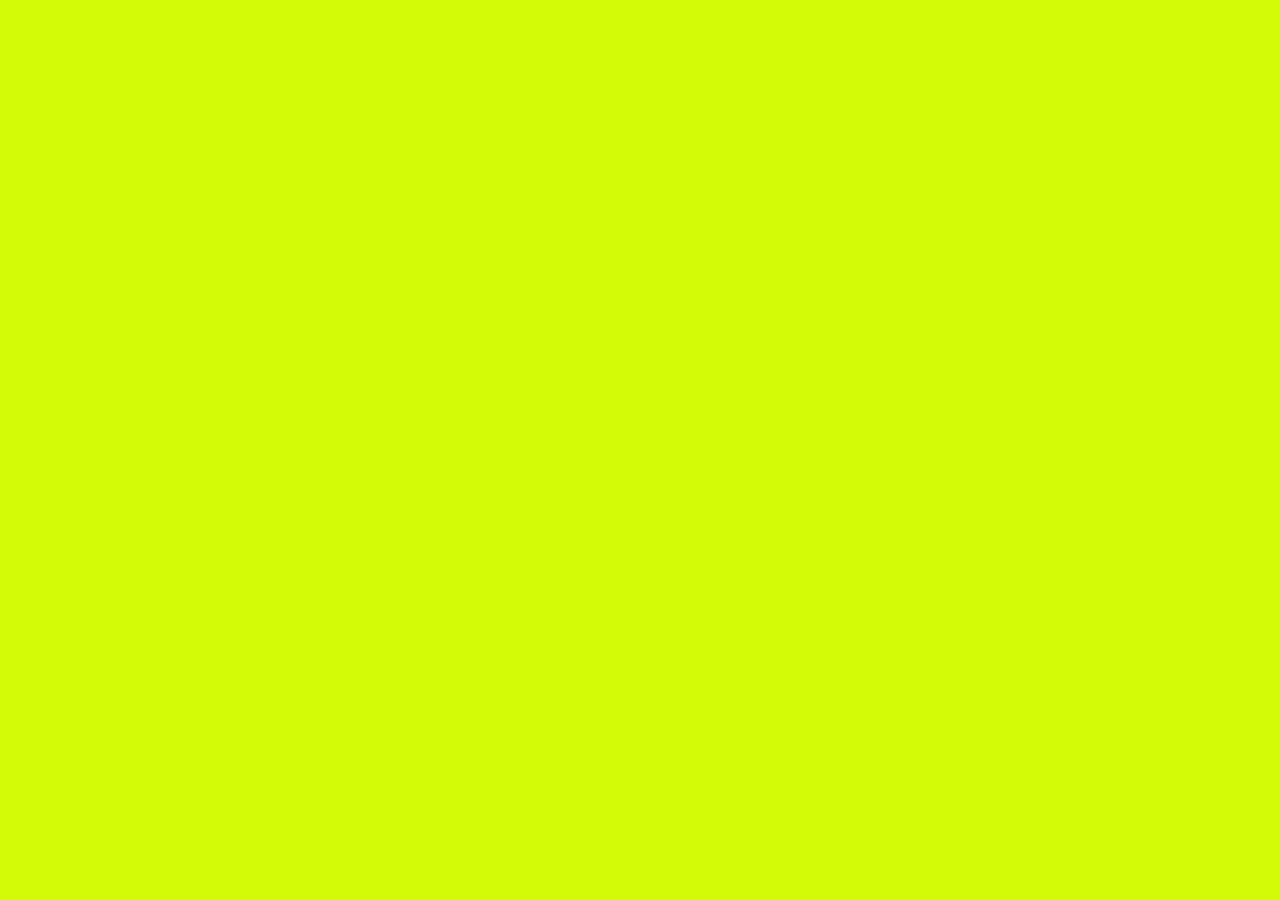
==== marielle-franco_tribute-page/index.html @ 28708ea2 "First Commit" ====
<!DOCTYPE HTML>
<html lang="en" dir="ltr">
    <head>
        <meta charset="UTF-8"/>
        <meta name='viewport' content='width=device-width, initial-scale=1'/>
        <meta name='description' content='A Tribute Page for Marielle Franco'/>
        <title>Marielle Franco, Present!</title>
        <link href='style.css' rel='stylesheet'>
    </head>

    <body>
        <div>
            <header>
                
            </header>    
        </div>
    </body>

</html>
---- marielle-franco_tribute-page/style.css ----
body {
    background-color: #D3FA06;
}

border-color: ;

div {
    background-color: #928C6F;
}
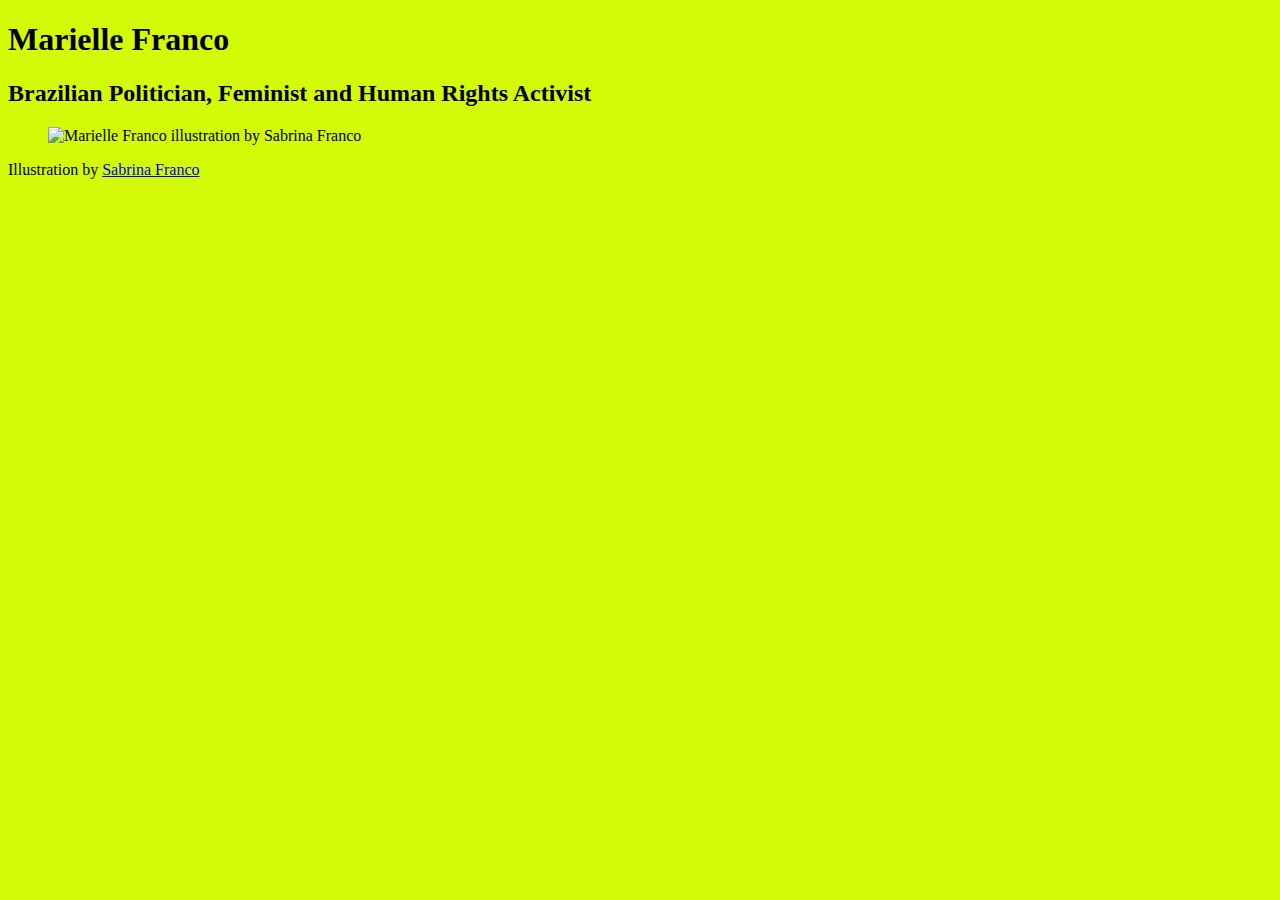
==== commit bfad5f0b: "Removed: header and replaced it by a main tag. Added: headings, and a section with a picture of Mari" ====
--- a/marielle-franco_tribute-page/index.html
+++ b/marielle-franco_tribute-page/index.html
@@ -6,14 +6,22 @@
         <meta name='description' content='A Tribute Page for Marielle Franco'/>
         <title>Marielle Franco, Present!</title>
         <link href='style.css' rel='stylesheet'>
+        <link href="https://fonts.googleapis.com/css2?family=Roboto:wght@400;500;900&display=swap" rel="stylesheet">
     </head>
 
     <body>
         <div>
-            <header>
-                
-            </header>    
+            <main>
+                <h1>Marielle Franco</h1>
+                <h2>Brazilian Politician, Feminist and Human Rights Activist</h2>
+                <section class="photo">
+                    <figure>
+                        <img src="images/pink-marielle-600px.jpg" alt="Marielle Franco illustration by Sabrina Franco"/>
+                    </figure>
+                    <figcaption>Illustration by <a href="https://www.behance.net/gallery/79295655/IlustracaoColagem-digital-Marielle-Franco?tracking_source=search_projects_recommended%7Cmarielle%20franco%20illustration">Sabrina Franco</a></figcaption>
+                </section>
+            </main>
         </div>
     </body>
 
-</html>+</html>
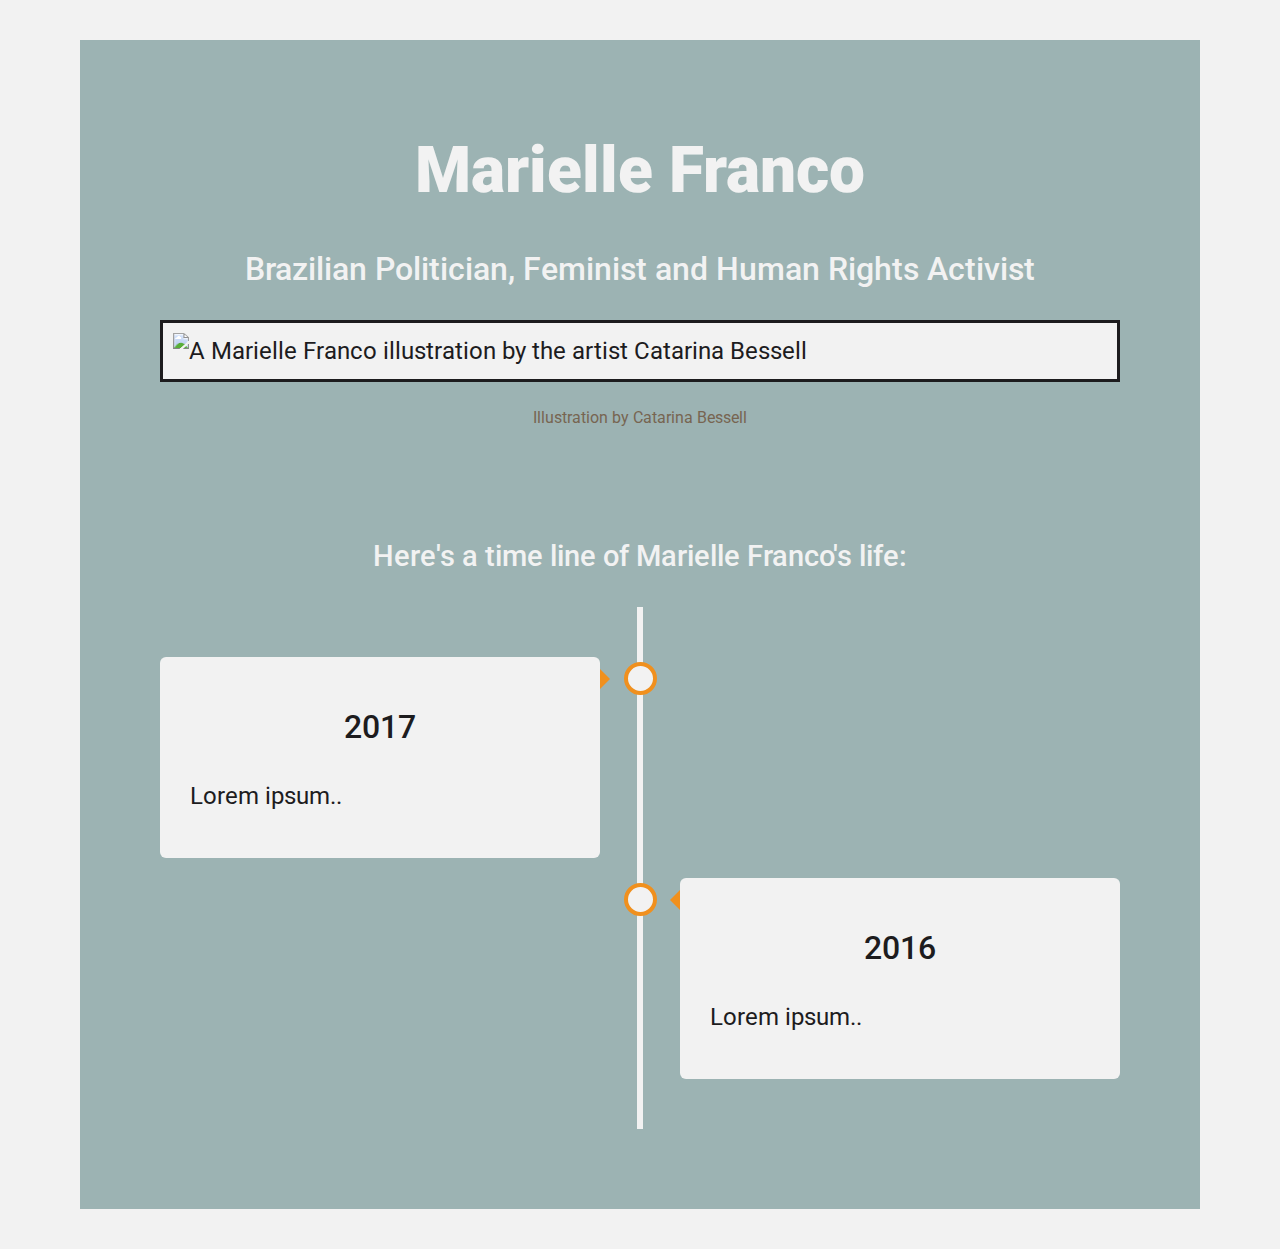
==== commit f5977d50: "Replaced: code inside the timeline section with a new code and a different timeline style." ====
--- a/marielle-franco_tribute-page/index.html
+++ b/marielle-franco_tribute-page/index.html
@@ -10,18 +10,44 @@
     </head>
 
     <body>
-        <div>
-            <main>
+        <main>
+            <section>
                 <h1>Marielle Franco</h1>
                 <h2>Brazilian Politician, Feminist and Human Rights Activist</h2>
-                <section class="photo">
-                    <figure>
-                        <img src="images/pink-marielle-600px.jpg" alt="Marielle Franco illustration by Sabrina Franco"/>
-                    </figure>
-                    <figcaption>Illustration by <a href="https://www.behance.net/gallery/79295655/IlustracaoColagem-digital-Marielle-Franco?tracking_source=search_projects_recommended%7Cmarielle%20franco%20illustration">Sabrina Franco</a></figcaption>
+                <figure>
+                    <img srcset="images/marielle-200px.jpg 200w,
+                                images/marielle-480px.jpg 480w,
+                                images/marielle-800px.jpg 800w"
+                                sizes="(max-width: 600px) 480px, 800px"
+                                src="Dispatch-Marielle-800px.jpg"
+                                alt="A Marielle Franco illustration by the artist Catarina Bessell">
+                </figure>
+                <figcaption>Illustration by <a href="https://www.instagram.com/catarinabessell/">Catarina Bessell</a></figcaption>
+                <br>
+                <section>
+
+                <h3>Here's a time line of Marielle Franco's life:</h3>
+
+                <section class="timeline">
+                    <div class="container left">
+                        <div class="content">
+                            <h2>2017</h2>
+                            <p>Lorem ipsum..</p>
+                        </div>
+                    </div>
+                    <div class="container right">
+                        <div class="content">
+                            <h2>2016</h2>
+                            <p>Lorem ipsum..</p>
+                        </div>
+                    </div>
                 </section>
-            </main>
-        </div>
+
+
+                </section>
+
+            </section>
+        </main>
     </body>
 
 </html>
--- a/marielle-franco_tribute-page/style.css
+++ b/marielle-franco_tribute-page/style.css
@@ -1,9 +1,267 @@
+$black: #1D1C1E;
+$white: #F2F2F2;
+$opal: #9CB3B3; /* dominant color */
+$brown: #776551;
+$orange: #F0901E; /* accent color */
+
+* {
+  box-sizing: border-box;
+}
+
 body {
-    background-color: #D3FA06;
-}
-
-border-color: ;
-
-div {
-    background-color: #928C6F;
-}
+    background-color: #F2F2F2;
+    font-family: 'Roboto', sans-serif;
+    font-weight: 400;
+    line-height: 1.5;
+    font-size: 1.5rem;
+    margin: 40px 80px 40px 80px;
+    color: #1D1C1E;
+}
+
+section {
+    display: block;
+    background-color: #9CB3B3;
+    padding: 40px;
+}
+
+h1, h2, h3 {
+    text-align: center;
+    color: #F2F2F2;
+}
+
+h1 {
+    font-size: 4rem;
+    font-weight: 900;
+    margin-bottom: 0;
+}
+
+h2 {
+    font-size: 2rem;
+    font-weight: 500;
+}
+
+.content h2 {
+    color: #1D1C1E;
+    font-weight: 500;
+}
+
+h3 {
+    font-size: 1.8rem;
+    font-weight: 500;
+}
+
+img {
+    max-width: 100%;
+    display: block;
+    margin: 0 auto;
+    padding: 10px;
+    border: 3px solid #1D1C1E;
+    background-color: #F2F2F2;
+}
+
+figcaption {
+    margin: 0 auto;
+    text-align: center;
+}
+
+figcaption, a {
+    color: #776551;
+    font-size: 1rem;
+}
+
+a {
+    text-decoration: none;
+}
+
+a:hover {
+    font-size: 1.5rem;
+}
+
+/* The actual timeline (the vertical ruler) */
+.timeline {
+    position: relative;
+    max-width: 1200px;
+    margin: 0 auto;
+}
+
+/* The actual timeline (the vertical ruler) */
+.timeline::after {
+    content: '';
+    position: absolute;
+    width: 6px;
+    background-color: #F2F2F2;
+    top: 0;
+    bottom: 0;
+    left: 50%;
+    margin-left: -3px;
+}
+
+/* Container around content */
+.container {
+    padding: 10px 40px;
+    position: relative;
+    background-color: inherit;
+    width: 50%;
+}
+
+/* The circles on the timeline */
+.container::after {
+    content: '';
+    position: absolute;
+    width: 25px;
+    height: 25px;
+    right: -17px;
+    background-color: #F2F2F2;
+    border: 4px solid #F0901E;
+    top: 15px;
+    border-radius: 50%;
+    z-index: 1;
+}
+
+
+/* Place the container to the left */
+.left {
+    left: -80px;
+}
+
+/* Place the container to the right */
+.right {
+    left: 50%;
+}
+
+/* Add arrows to the left container (pointing right) */
+.left::before {
+    content: " ";
+    height: 0;
+    position: absolute;
+    top: 22px;
+    width: 0;
+    z-index: 1;
+    right: 30px;
+    border: medium solid #F2F2F2;
+    border-width: 10px 0 10px 10px;
+    border-color: transparent transparent transparent #F0901E;;
+}
+
+/* Add arrows to the right container (pointing left) */
+.right::before {
+    content: " ";
+    height: 0;
+    position: absolute;
+    top: 22px;
+    width: 0;
+    z-index: 1;
+    left: 30px;
+    border: medium solid white;
+    border-width: 10px 10px 10px 0;
+    border-color: transparent #F0901E transparent transparent;
+}
+
+/* Fix the circle for containers on the right side */
+.right::after {
+    left: -16px;
+}
+
+/* The actual content */
+.content {
+    padding: 20px 30px;
+    background-color: #F2F2F2;
+    position: relative;
+    border-radius: 6px;
+}
+
+/*
+ * MEDIA QUERIES
+ */
+
+@media screen and (max-width: 800px) {
+    html, body {
+        font-size: 15px;
+    }
+}
+
+/* Responsive timeline on screens less than 650px wide */
+@media screen and (max-width: 650px) {
+    html, body {
+        font-size: 14px;
+    }
+
+/* Place the timelime to the left */
+    .timeline::after {
+        left: 31px;
+    }
+
+    .left {
+        left: -61px;
+    }
+
+/* Full-width containers */
+    .container {
+        width: 100%;
+        padding-left: 70px;
+        padding-right: 25px;
+    }
+
+/* Make sure that all arrows are pointing leftwards */
+    .container::before {
+    left: 60px;
+    border: medium solid white;
+    border-width: 10px 10px 10px 0;
+    border-color: transparent white transparent transparent;
+    }
+
+/* Make sure all circles are at the same spot */
+    .left::after, .right::after {
+        left: 15px;
+    }
+
+/* Make all right containers behave like the left ones */
+    .right {
+        left: 0%;
+    }
+}
+
+/* on screens that are 460px or less */
+@media screen and (max-width: 460px){
+    body {
+        font-size: 1rem;
+        margin: 10px;
+    }
+
+    section {
+        padding: 20px;
+    }
+
+    h1 {
+        font-size: 1.8rem;
+        line-height: 1.2;
+    }
+
+    h2 {
+        font-size: 1.5rem;
+    }
+
+    h3 {
+        font-size: 1rem;
+    }
+
+    img {
+        max-width: 100%;
+    }
+
+    figcaption {
+        font-size: 0.8rem;
+    }
+
+    p {
+
+        padding: 10px !important;
+
+    }
+
+    .left, .right {
+        left: -43px;
+    }
+
+}
+
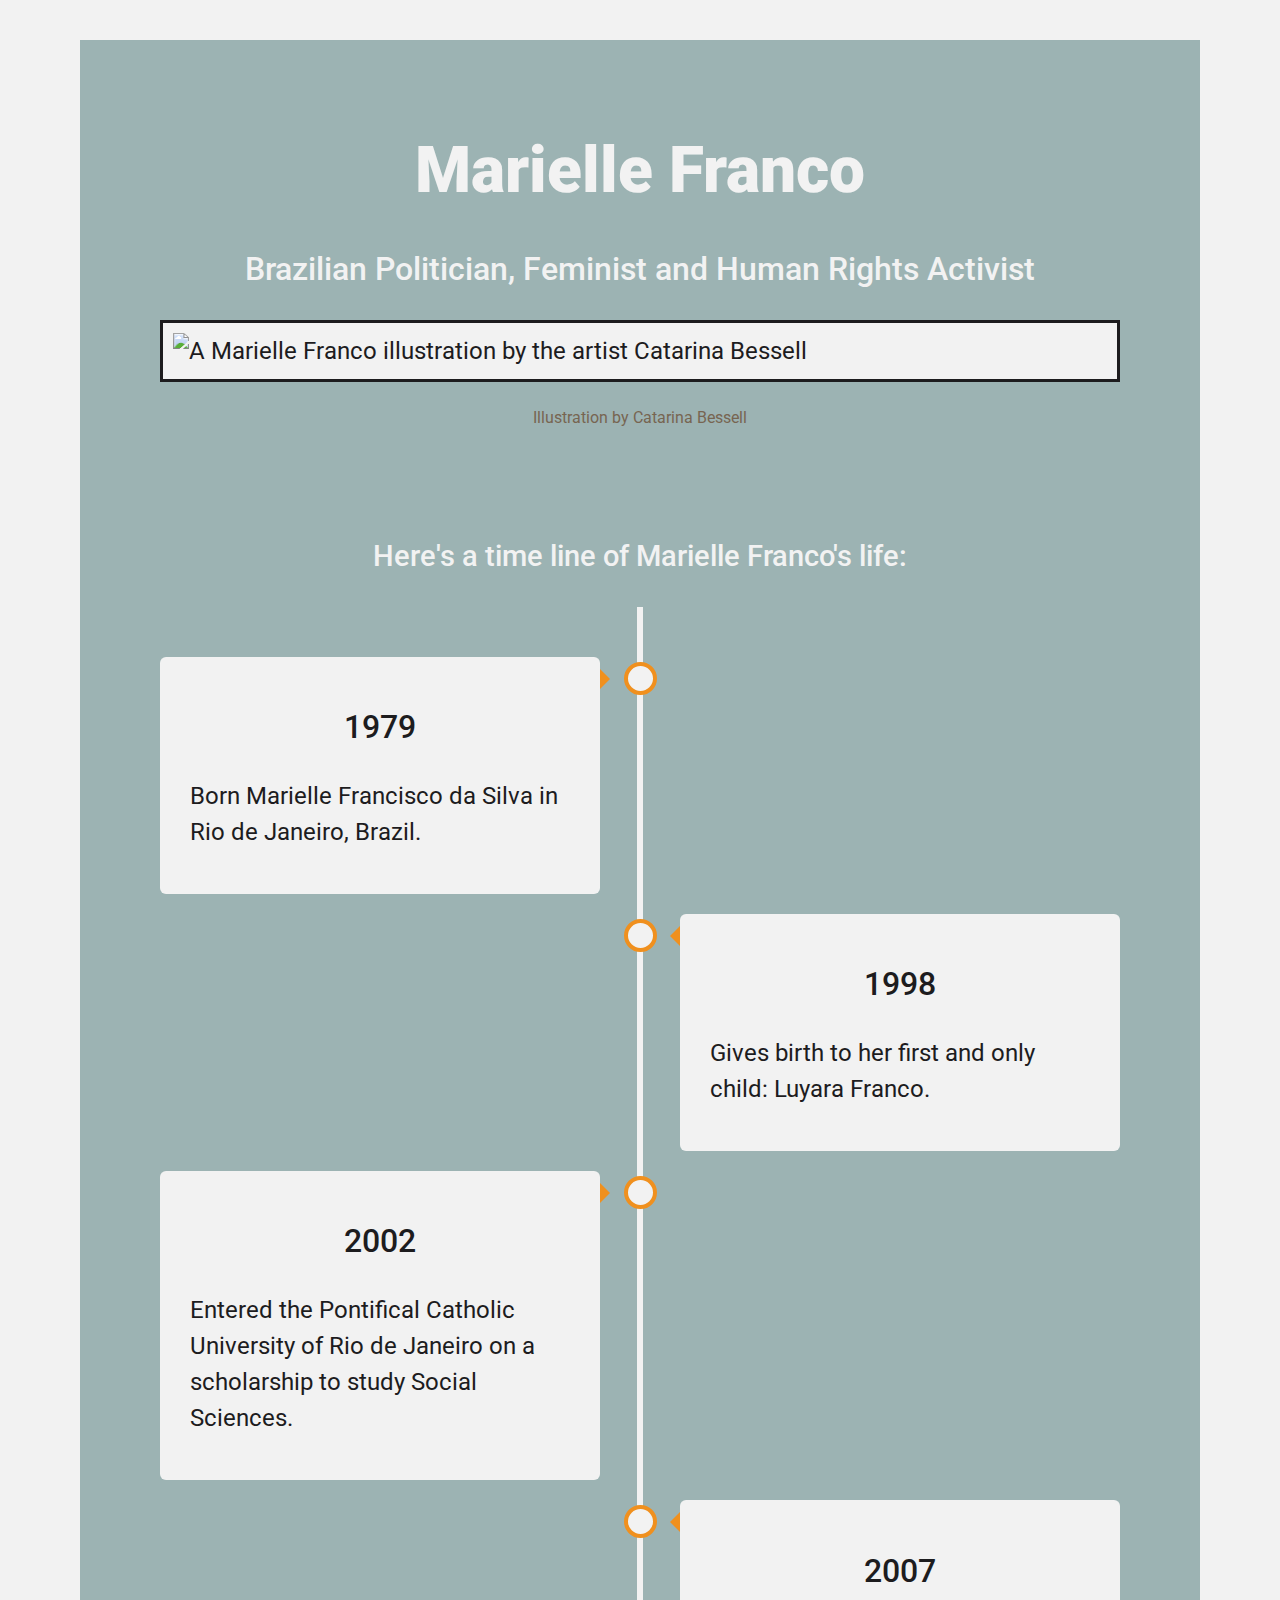
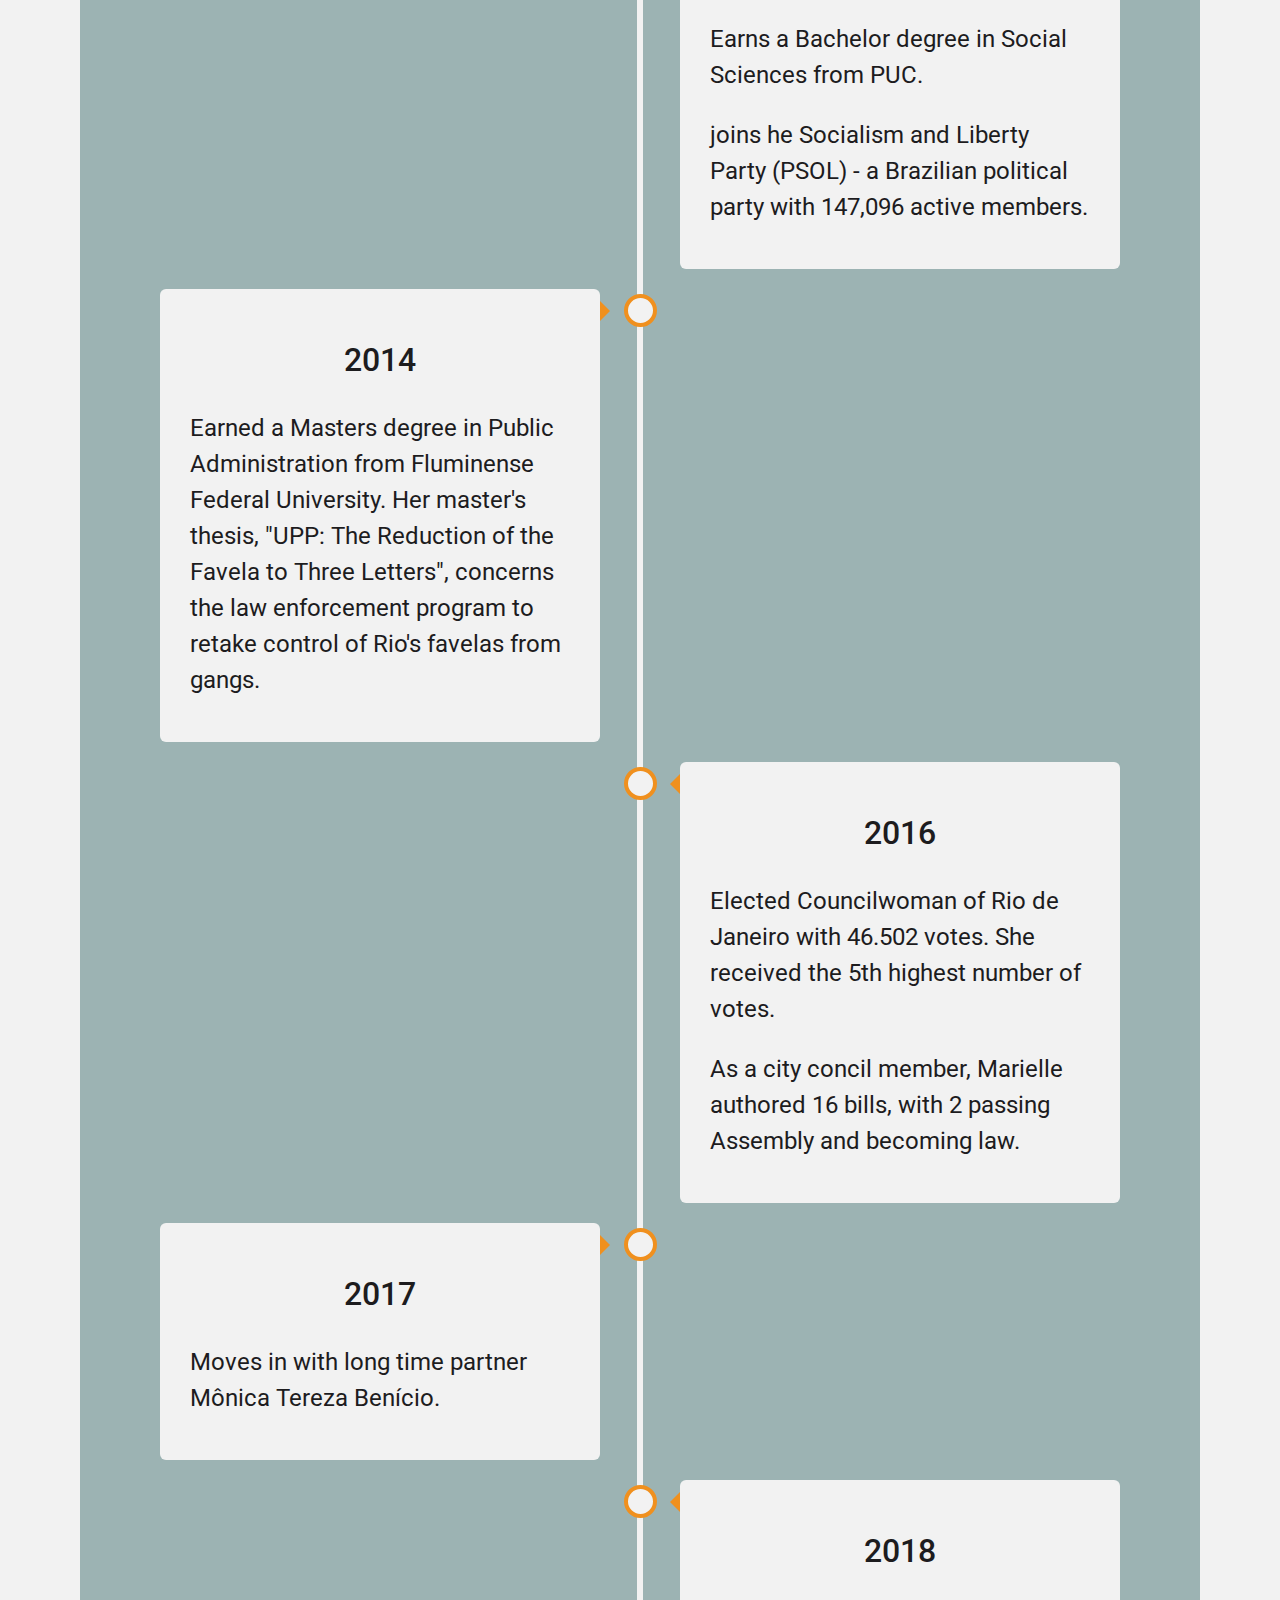
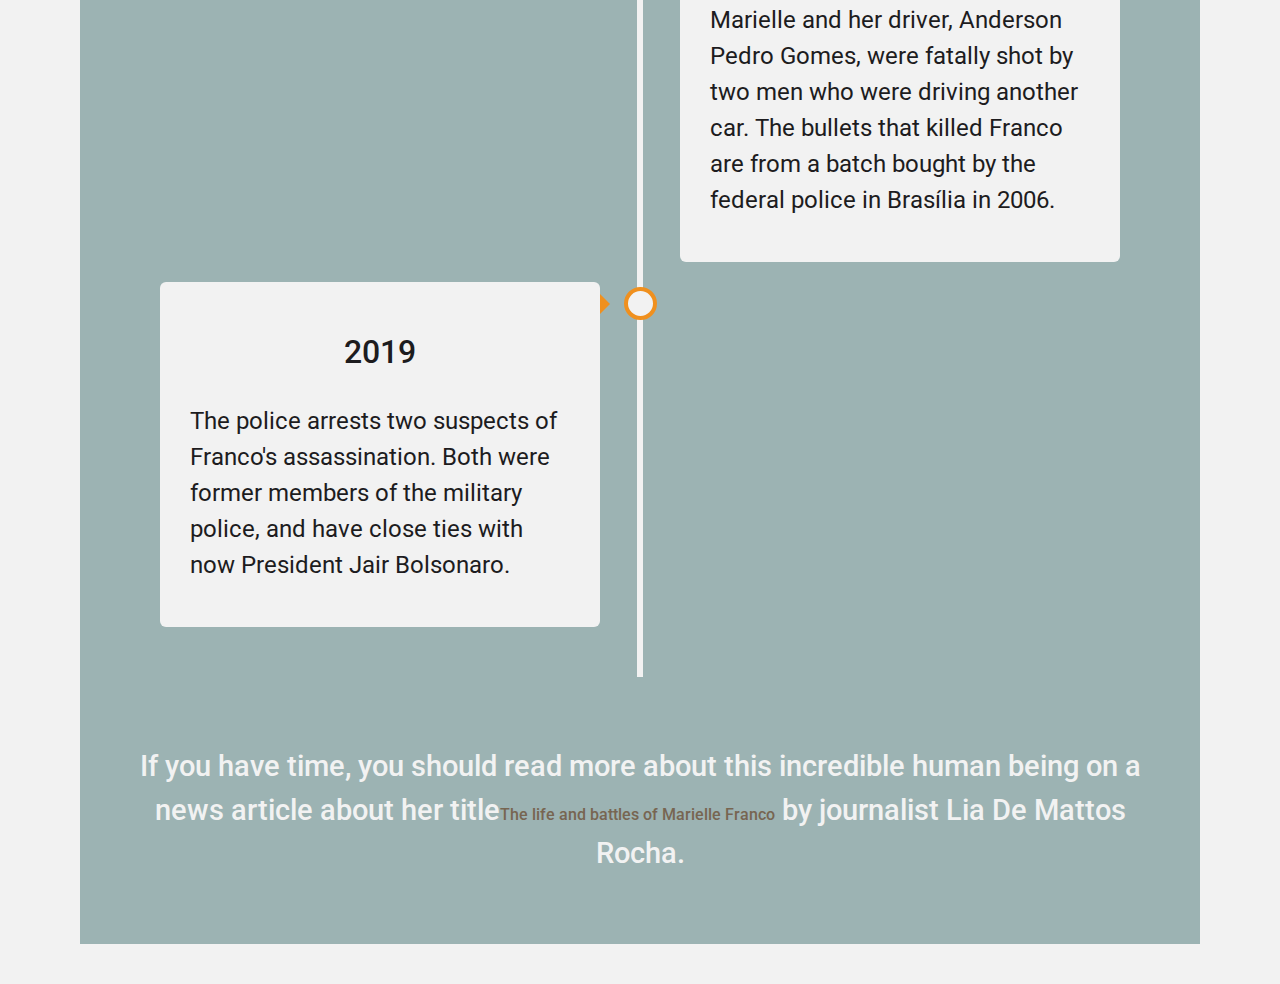
==== commit 105421ba: "Added: timeline content, and a link at the end of the page leading the reader to more information on" ====
--- a/marielle-franco_tribute-page/index.html
+++ b/marielle-franco_tribute-page/index.html
@@ -31,20 +31,67 @@
                 <section class="timeline">
                     <div class="container left">
                         <div class="content">
-                            <h2>2017</h2>
-                            <p>Lorem ipsum..</p>
+                            <h2>1979</h2>
+                            <p>Born Marielle Francisco da Silva in Rio de Janeiro, Brazil.</p>
+                        </div>
+                    </div>
+                    <div class="container right">
+                        <div class="content">
+                            <h2>1998</h2>
+                            <p>Gives birth to her first and only child: Luyara Franco.</p>
+                        </div>
+                    </div>
+                    <div class="container left">
+                        <div class="content">
+                            <h2>2002</h2>
+                            <p>Entered the Pontifical Catholic University of Rio de Janeiro on a scholarship to study Social Sciences.</p>
+                        </div>
+                    </div>
+                    <div class="container right">
+                        <div class="content">
+                            <h2>2007</h2>
+                            <p>
+                            Earns a Bachelor degree in Social Sciences from PUC.
+                            <p>
+                            joins he Socialism and Liberty Party (PSOL) - a Brazilian political party with 147,096 active members.
+                            </p>
+                        </div>
+                    </div>
+                    <div class="container left">
+                        <div class="content">
+                            <h2>2014</h2>
+                            <p>Earned a Masters degree in Public Administration from Fluminense Federal University. Her master's thesis, "UPP: The Reduction of the Favela to Three Letters", concerns the law enforcement program to retake control of Rio's favelas from gangs.</p>
                         </div>
                     </div>
                     <div class="container right">
                         <div class="content">
                             <h2>2016</h2>
-                            <p>Lorem ipsum..</p>
+                            <p>Elected Councilwoman of Rio de Janeiro with 46.502 votes. She received the 5th highest number of votes.</p>
+                            <p>As a city concil member, Marielle authored 16 bills, with 2 passing Assembly and becoming law.</p>
                         </div>
                     </div>
+                    <div class="container left">
+                        <div class="content">
+                            <h2>2017</h2>
+                            <p>Moves in with long time partner Mônica Tereza Benício.</p>
+                        </div>
+                    </div>
+                    <div class="container right">
+                        <div class="content">
+                            <h2>2018</h2>
+                            <p>Marielle and her driver, Anderson Pedro Gomes, were fatally shot by two men who were driving another car. The bullets that killed Franco are from a batch bought by the federal police in Brasília in 2006.</p>
+                        </div>
+                    </div>
+                    <div class="container left">
+                        <div class="content">
+                            <h2>2019</h2>
+                            <p>The police arrests two suspects of Franco's assassination. Both were former members of the military police, and have close ties with now President Jair Bolsonaro.</p>
+                        </div>
+                    </div>
+                    </section>
                 </section>
 
-
-                </section>
+                <h3>If you have time, you should read more about this incredible human being on a news article about her title<a href="https://www.opendemocracy.net/en/democraciaabierta/life-and-battles-marielle-franco/">The life and battles of Marielle Franco</a> by journalist Lia De Mattos Rocha.</h3>
 
             </section>
         </main>
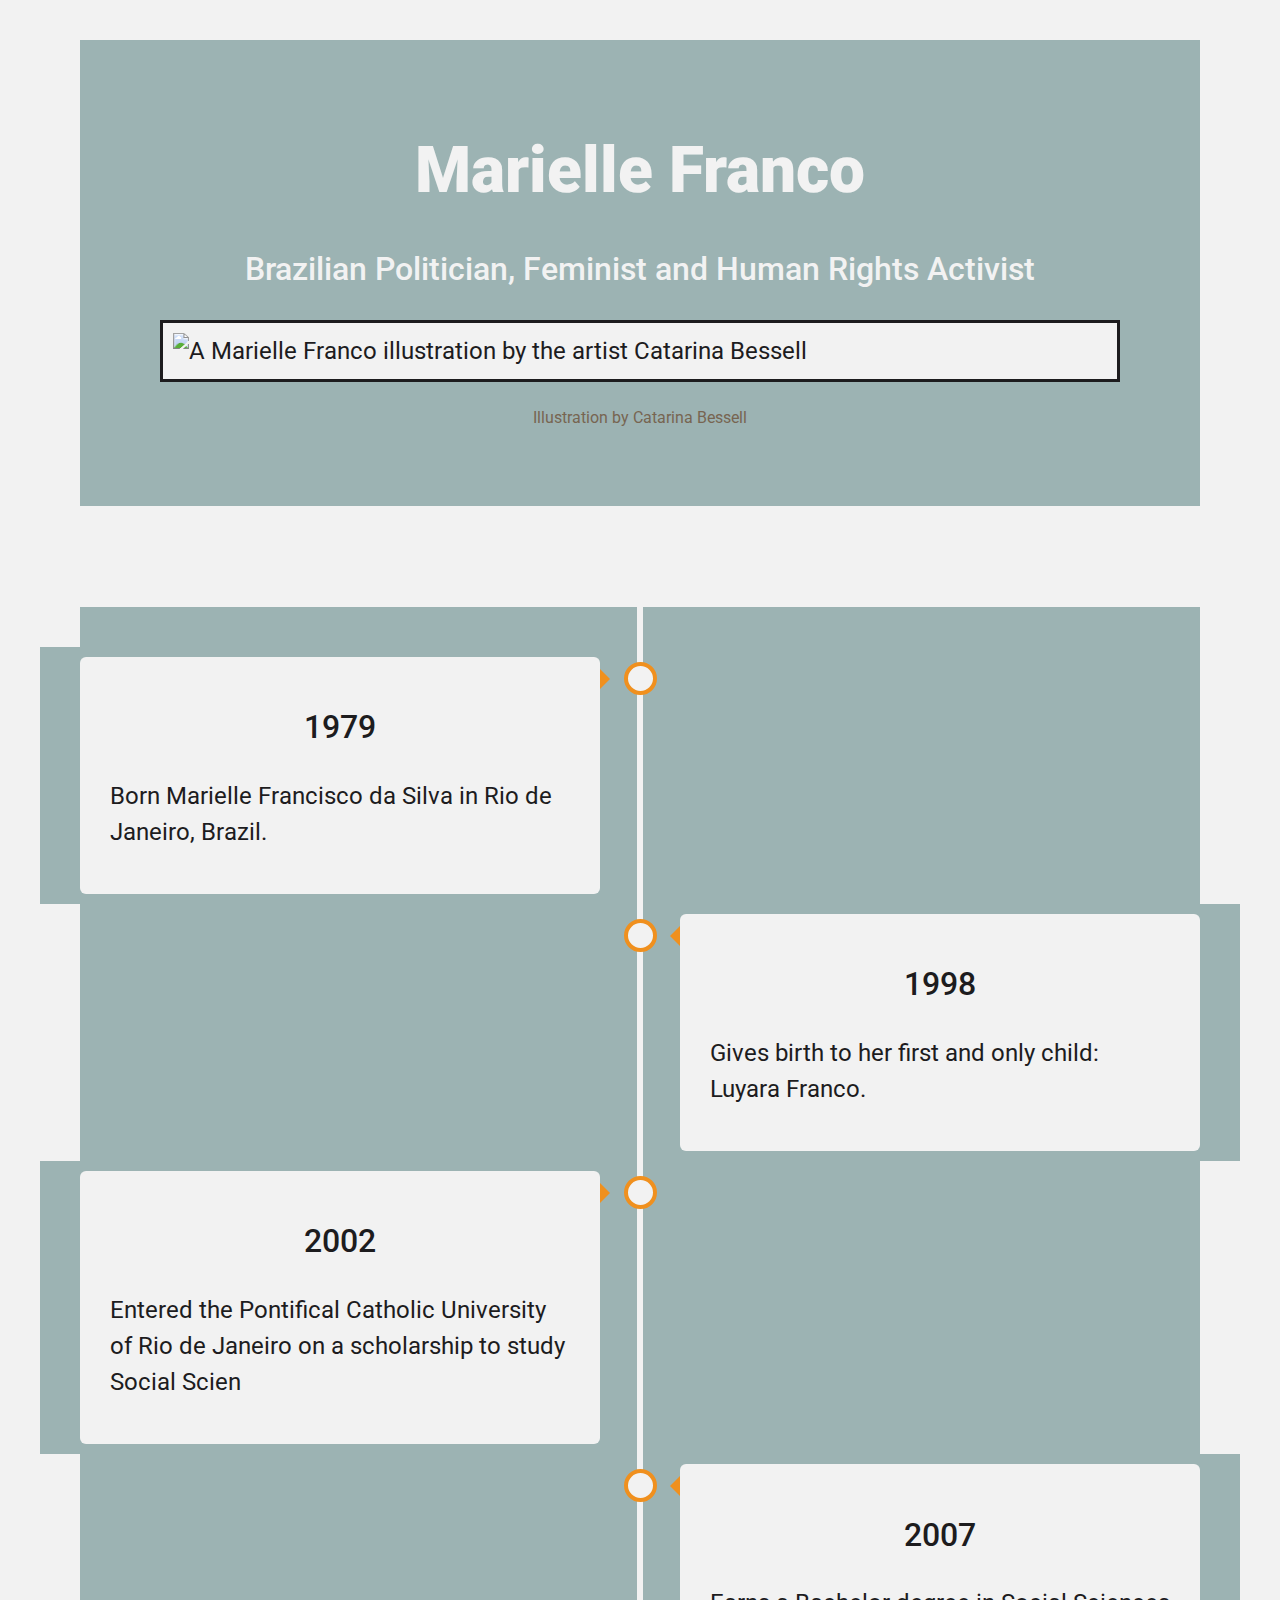
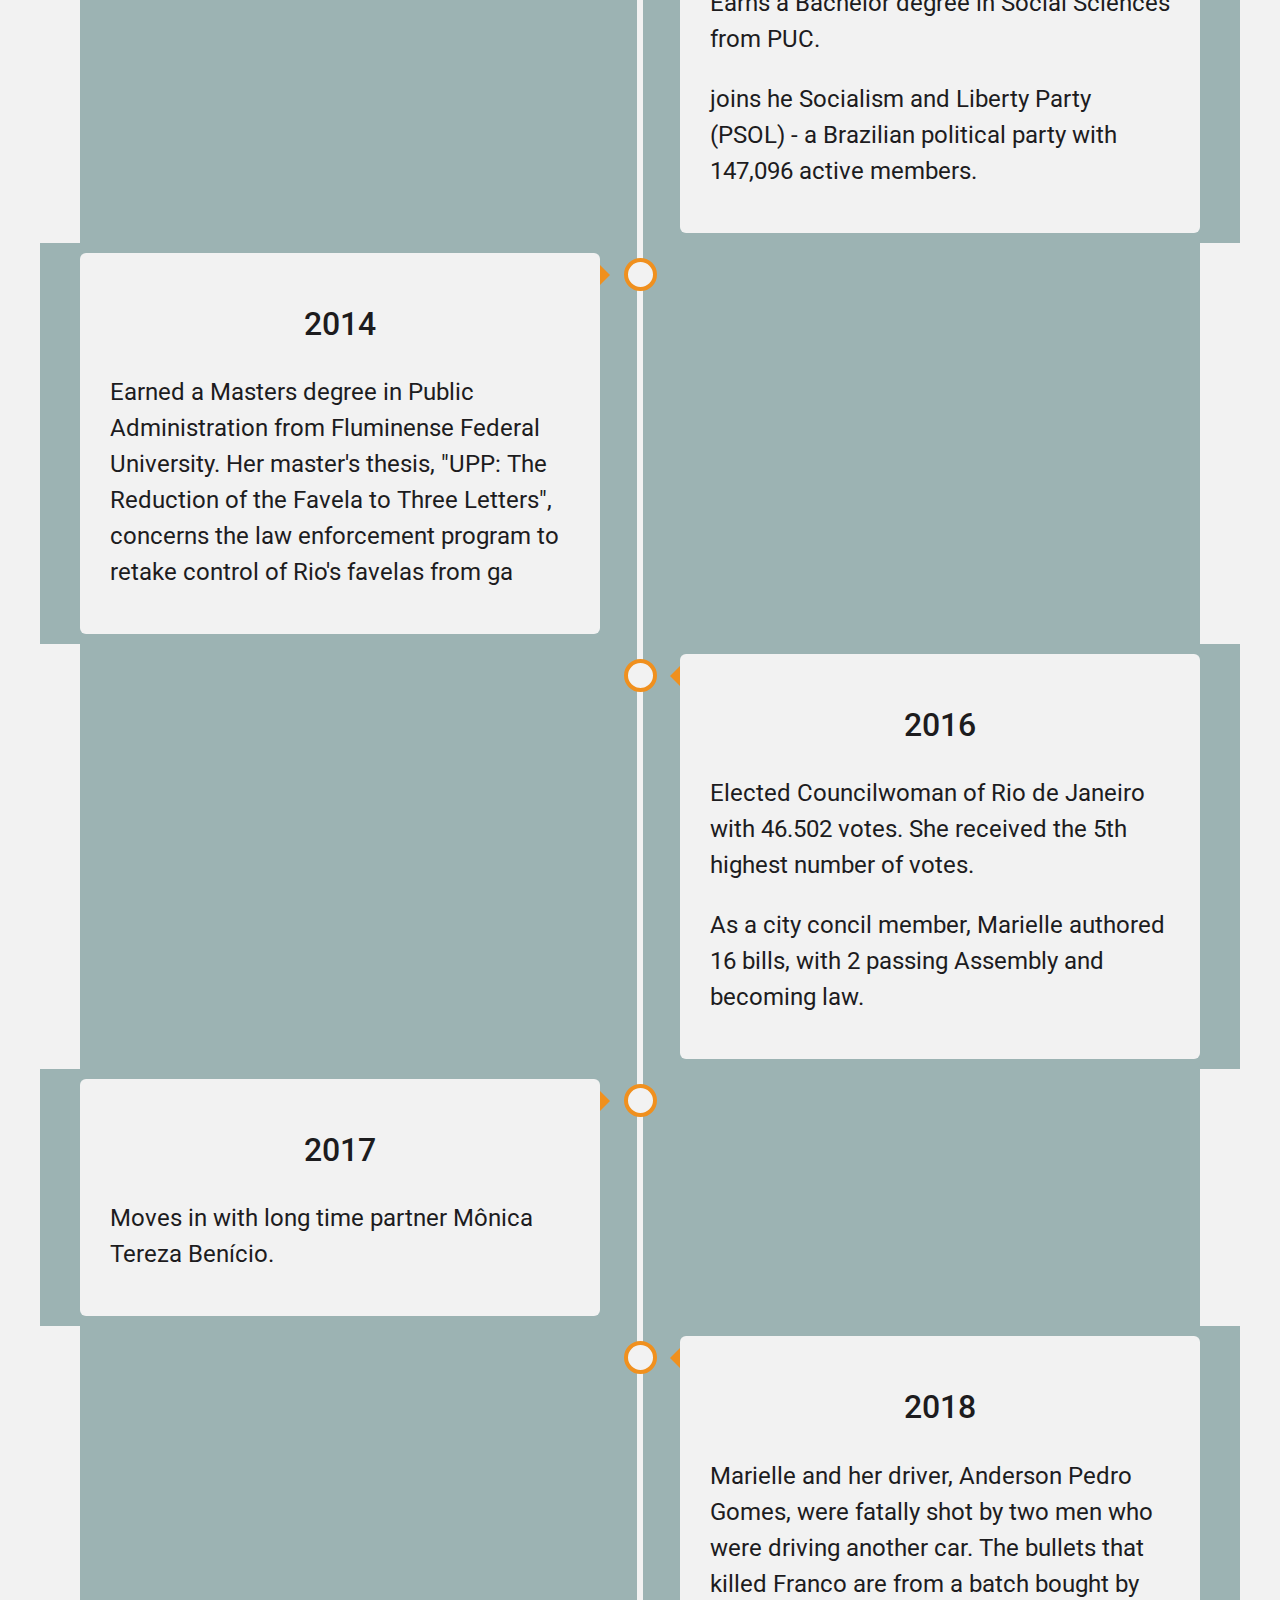
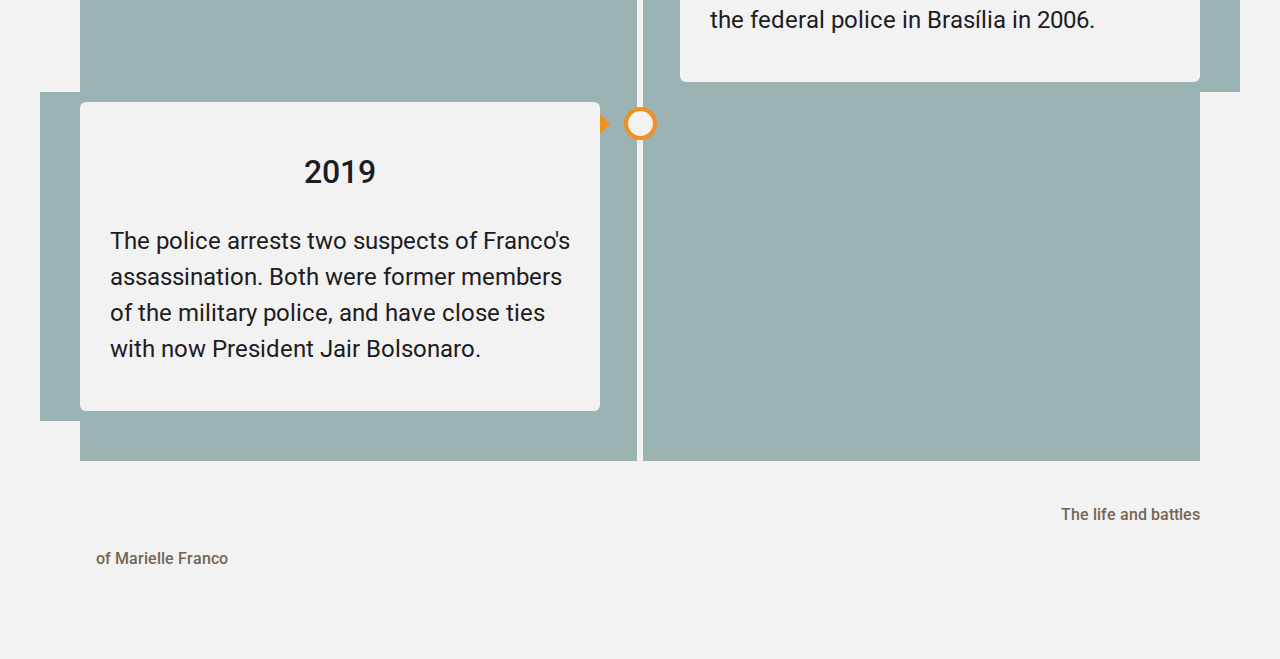
==== commit cb3e4c4a: "Deleted: unnecessary section tags." ====
--- a/marielle-franco_tribute-page/index.html
+++ b/marielle-franco_tribute-page/index.html
@@ -22,78 +22,76 @@
                                 src="Dispatch-Marielle-800px.jpg"
                                 alt="A Marielle Franco illustration by the artist Catarina Bessell">
                 </figure>
-                <figcaption>Illustration by <a href="https://www.instagram.com/catarinabessell/">Catarina Bessell</a></figcaption>
+                <figcaption>Illustration by <a class="figcaption" href="https://www.instagram.com/catarinabessell/">Catarina Bessell</a></figcaption>
                 <br>
-                <section>
+            </section>
 
-                <h3>Here's a time line of Marielle Franco's life:</h3>
+            <h3>Here's a time line of Marielle Franco's life:</h3>
 
-                <section class="timeline">
-                    <div class="container left">
-                        <div class="content">
-                            <h2>1979</h2>
-                            <p>Born Marielle Francisco da Silva in Rio de Janeiro, Brazil.</p>
-                        </div>
+            <section class="timeline">
+                <div class="container left">
+                    <div class="content">
+                        <h2>1979</h2>
+                        <p>Born Marielle Francisco da Silva in Rio de Janeiro, Brazil.</p>
                     </div>
-                    <div class="container right">
-                        <div class="content">
-                            <h2>1998</h2>
-                            <p>Gives birth to her first and only child: Luyara Franco.</p>
-                        </div>
+                </div>
+                <div class="container right">
+                    <div class="content">
+                        <h2>1998</h2>
+                        <p>Gives birth to her first and only child: Luyara Franco.</p>
                     </div>
-                    <div class="container left">
-                        <div class="content">
-                            <h2>2002</h2>
-                            <p>Entered the Pontifical Catholic University of Rio de Janeiro on a scholarship to study Social Sciences.</p>
-                        </div>
+                </div>
+                <div class="container left">
+                    <div class="content">
+                        <h2>2002</h2>
+                        <p>Entered the Pontifical Catholic University of Rio de Janeiro on a scholarship to study Social Scien</p>
                     </div>
-                    <div class="container right">
-                        <div class="content">
-                            <h2>2007</h2>
-                            <p>
+                </div>
+                <div class="container right">
+                    <div class="content">
+                        <h2>2007</h2>
+                        <p>
                             Earns a Bachelor degree in Social Sciences from PUC.
-                            <p>
+                        <p>
                             joins he Socialism and Liberty Party (PSOL) - a Brazilian political party with 147,096 active members.
-                            </p>
-                        </div>
+                        </p>
                     </div>
-                    <div class="container left">
-                        <div class="content">
-                            <h2>2014</h2>
-                            <p>Earned a Masters degree in Public Administration from Fluminense Federal University. Her master's thesis, "UPP: The Reduction of the Favela to Three Letters", concerns the law enforcement program to retake control of Rio's favelas from gangs.</p>
-                        </div>
+                </div>
+                <div class="container left">
+                    <div class="content">
+                        <h2>2014</h2>
+                        <p>Earned a Masters degree in Public Administration from Fluminense Federal University. Her master's thesis, "UPP: The Reduction of the Favela to Three Letters", concerns the law enforcement program to retake control of Rio's favelas from ga</p>
                     </div>
-                    <div class="container right">
-                        <div class="content">
-                            <h2>2016</h2>
-                            <p>Elected Councilwoman of Rio de Janeiro with 46.502 votes. She received the 5th highest number of votes.</p>
-                            <p>As a city concil member, Marielle authored 16 bills, with 2 passing Assembly and becoming law.</p>
-                        </div>
+                </div>
+                <div class="container right">
+                    <div class="content">
+                        <h2>2016</h2>
+                        <p>Elected Councilwoman of Rio de Janeiro with 46.502 votes. She received the 5th highest number of votes.</p>
+                        <p>As a city concil member, Marielle authored 16 bills, with 2 passing Assembly and becoming law.</p>
                     </div>
-                    <div class="container left">
-                        <div class="content">
-                            <h2>2017</h2>
-                            <p>Moves in with long time partner Mônica Tereza Benício.</p>
-                        </div>
+                </div>
+                <div class="container left">
+                    <div class="content">
+                        <h2>2017</h2>
+                        <p>Moves in with long time partner Mônica Tereza Benício.</p>
                     </div>
-                    <div class="container right">
-                        <div class="content">
-                            <h2>2018</h2>
-                            <p>Marielle and her driver, Anderson Pedro Gomes, were fatally shot by two men who were driving another car. The bullets that killed Franco are from a batch bought by the federal police in Brasília in 2006.</p>
-                        </div>
+                </div>
+                <div class="container right">
+                    <div class="content">
+                        <h2>2018</h2>
+                        <p>Marielle and her driver, Anderson Pedro Gomes, were fatally shot by two men who were driving another car. The bullets that killed Franco are from a batch bought by the federal police in Brasília in 2006.</p>
                     </div>
-                    <div class="container left">
-                        <div class="content">
-                            <h2>2019</h2>
-                            <p>The police arrests two suspects of Franco's assassination. Both were former members of the military police, and have close ties with now President Jair Bolsonaro.</p>
-                        </div>
+                </div>
+                <div class="container left">
+                    <div class="content">
+                        <h2>2019</h2>
+                        <p>The police arrests two suspects of Franco's assassination. Both were former members of the military police, and have close ties with now President Jair Bolsonaro.</p>
                     </div>
-                    </section>
-                </section>
+                </div>
+            </section>
 
-                <h3>If you have time, you should read more about this incredible human being on a news article about her title<a href="https://www.opendemocracy.net/en/democraciaabierta/life-and-battles-marielle-franco/">The life and battles of Marielle Franco</a> by journalist Lia De Mattos Rocha.</h3>
+            <h3>If you would like to learn more about this incredible human being, the article <a target="_blank" href="https://www.opendemocracy.net/en/democraciaabierta/life-and-battles-marielle-franco/">The life and battles of Marielle Franco</a>, by journalist Lia De Mattos Rocha, will give you an in-depth look at the life of Marielle Franco.</h3>
 
-            </section>
         </main>
     </body>
 
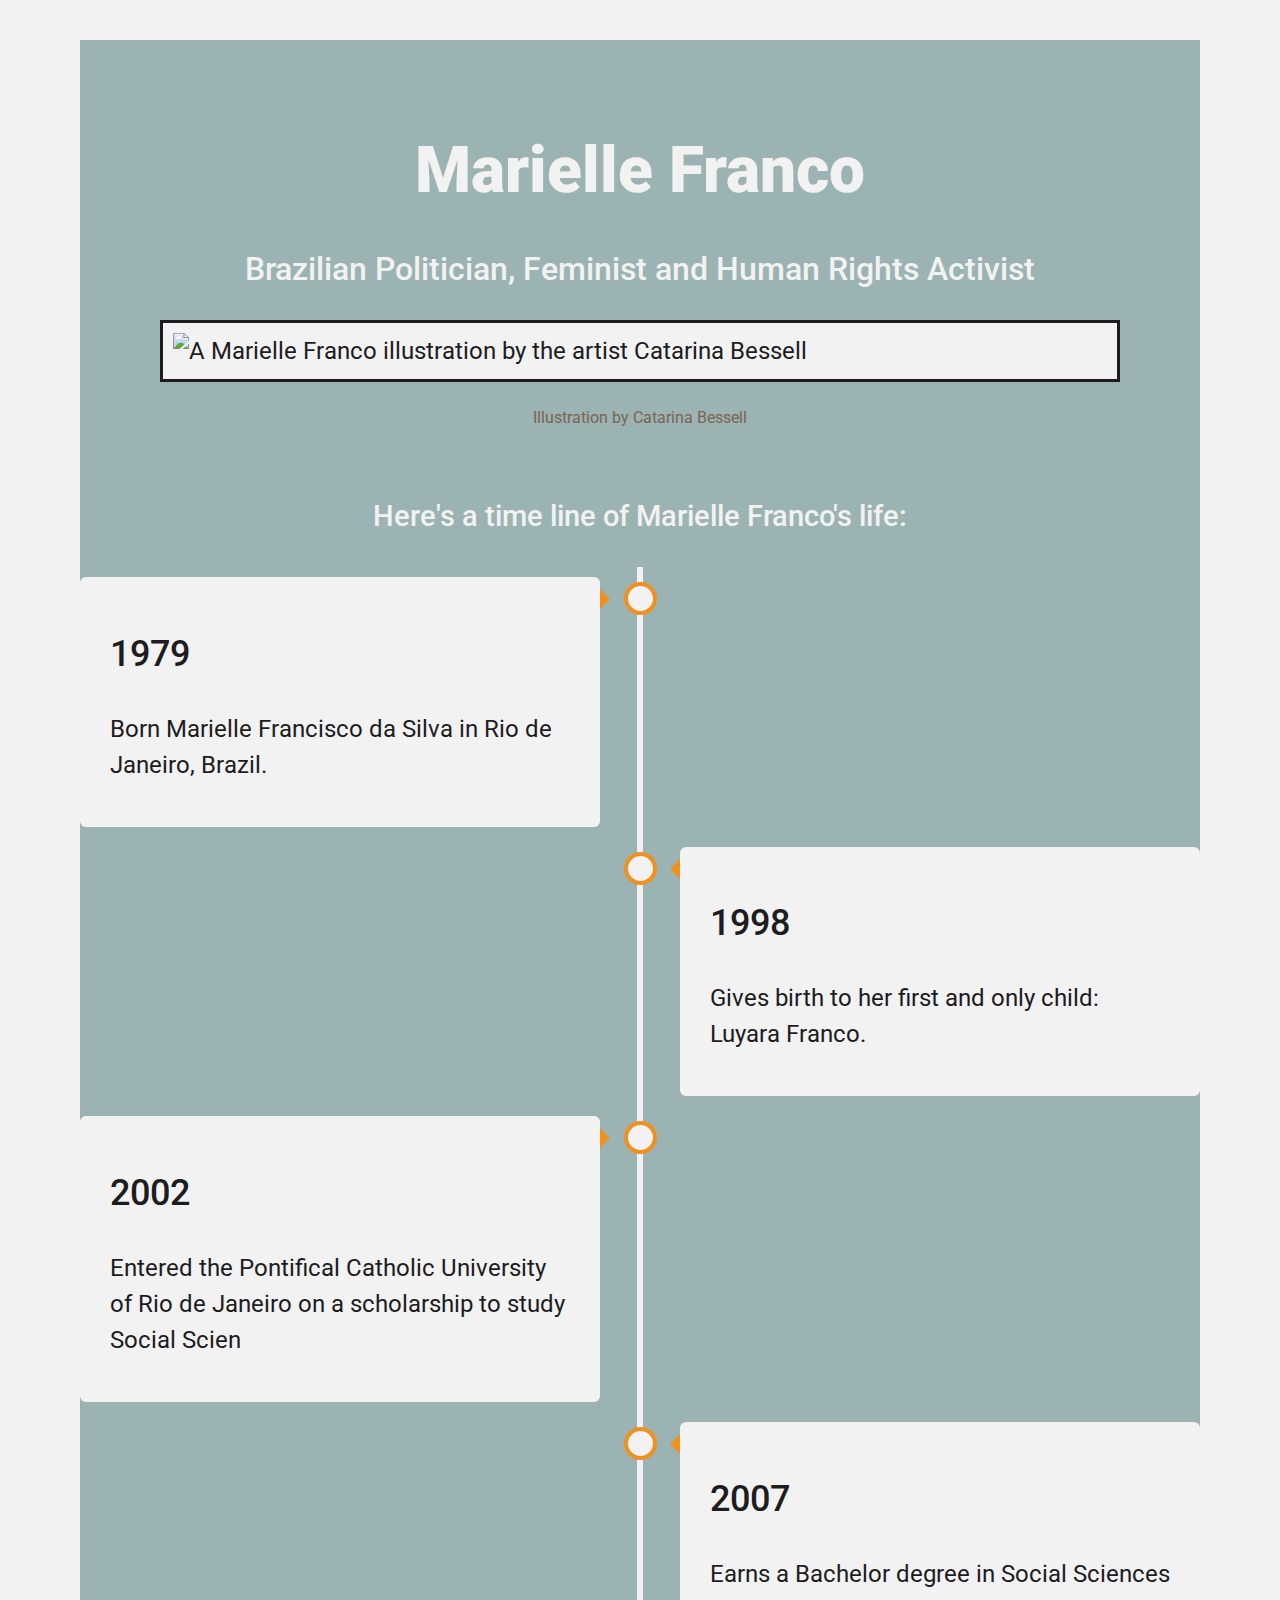
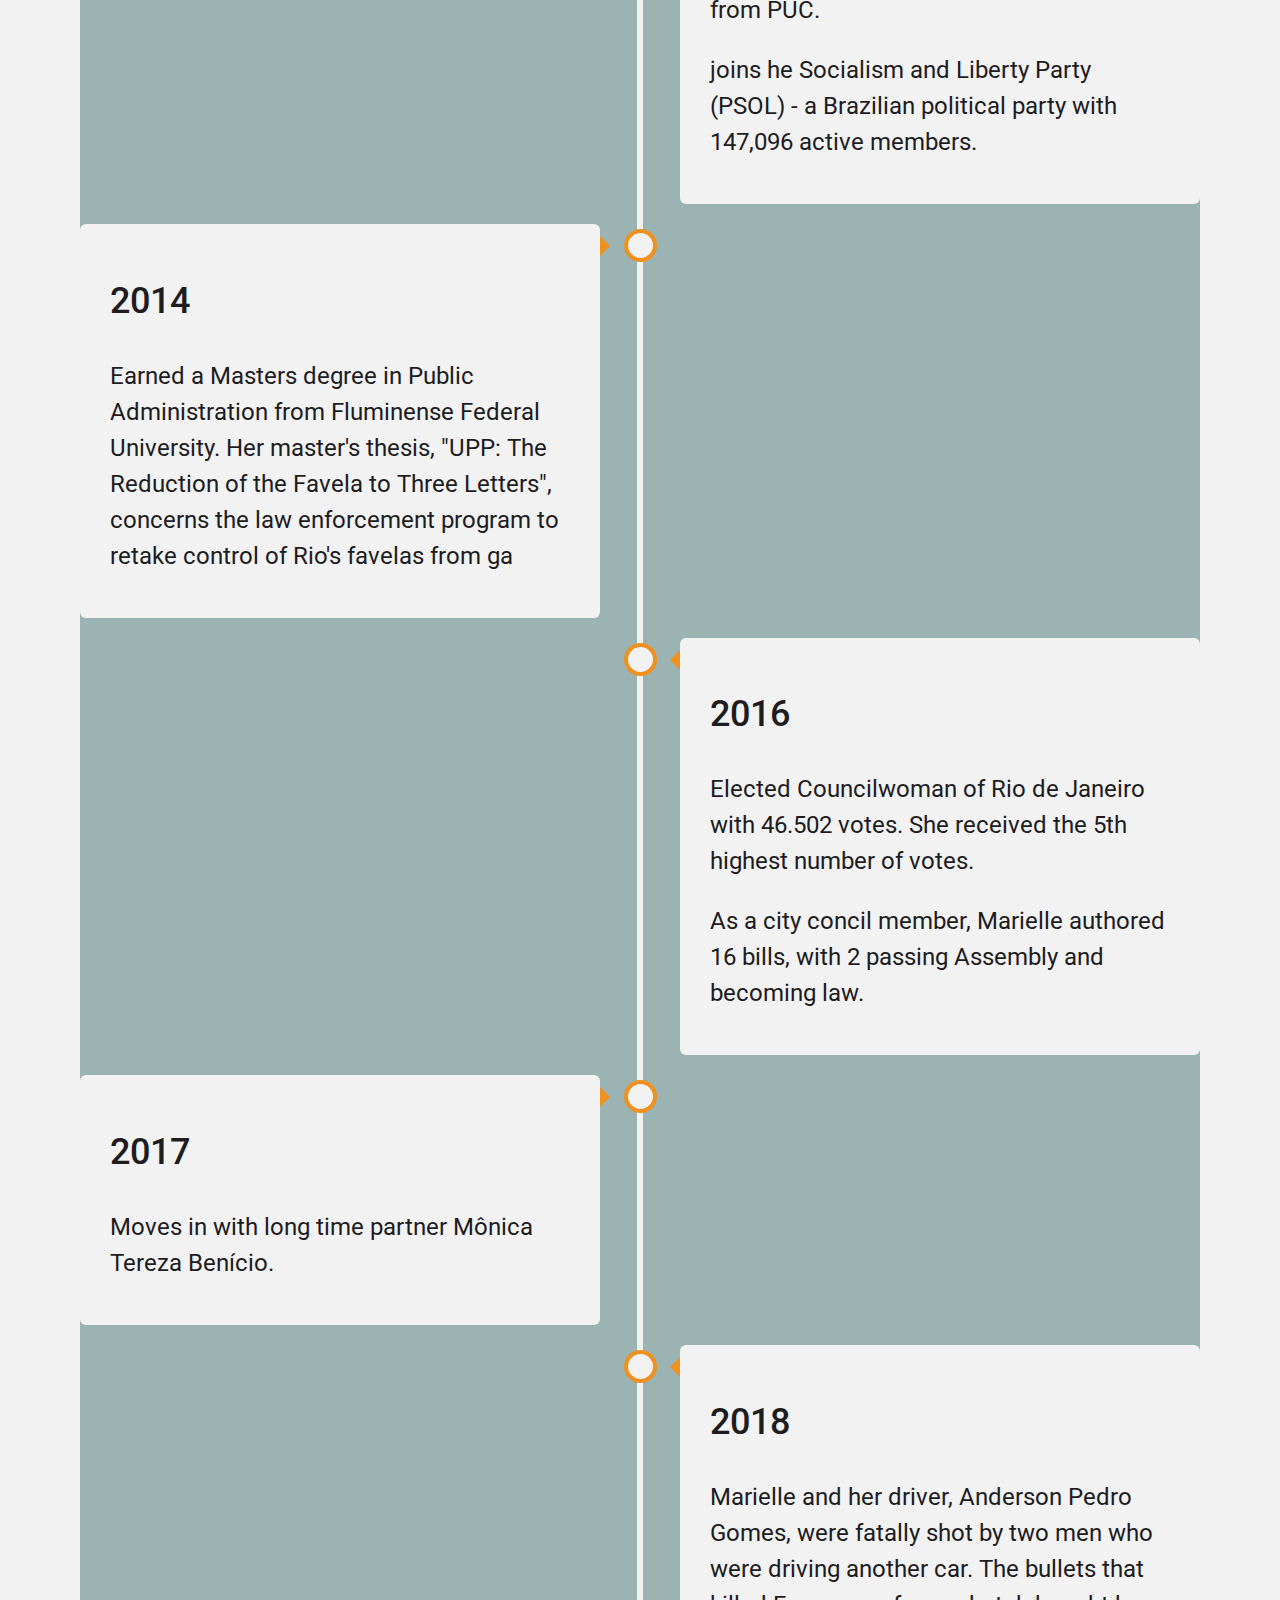
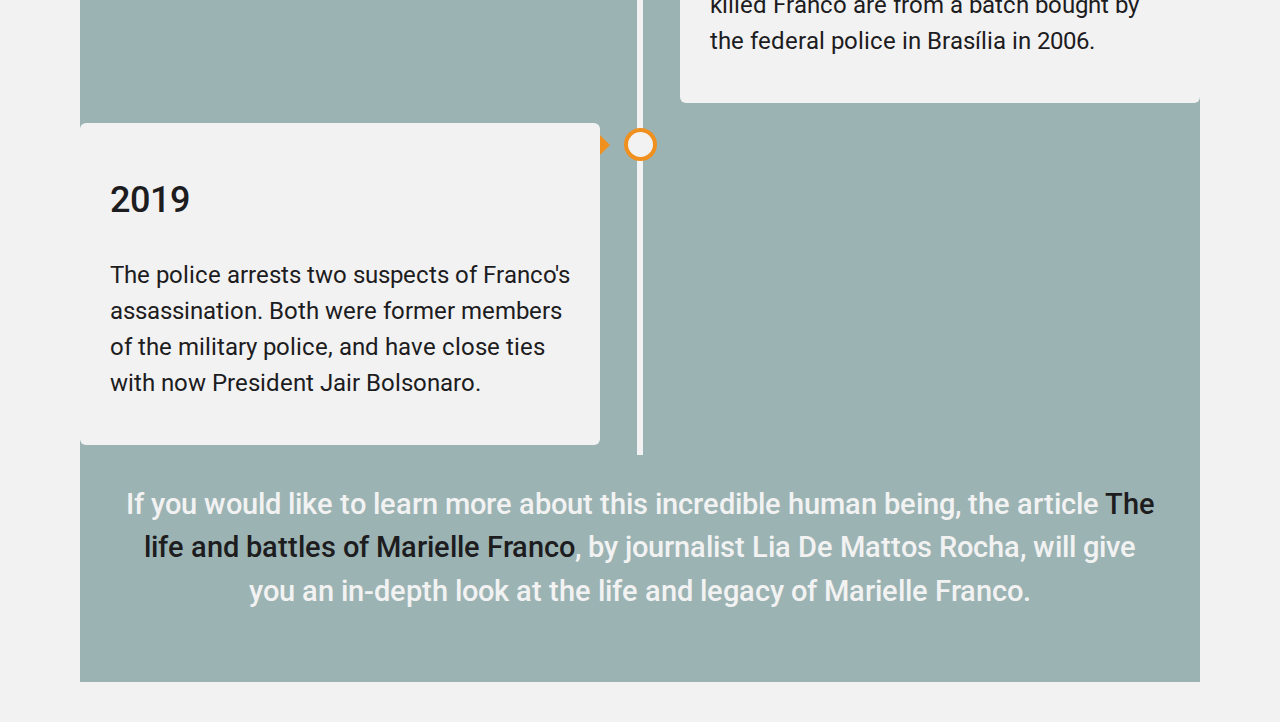
==== commit 28e51b2b: "Added: id to some elements to fullfil Free Code Camp requirements." ====
--- a/marielle-franco_tribute-page/index.html
+++ b/marielle-franco_tribute-page/index.html
@@ -10,19 +10,19 @@
     </head>
 
     <body>
-        <main>
+        <main id="main">
             <section>
-                <h1>Marielle Franco</h1>
-                <h2>Brazilian Politician, Feminist and Human Rights Activist</h2>
+                <h1 id="title">Marielle Franco</h1>
+                <h2 id="tribute-info">Brazilian Politician, Feminist and Human Rights Activist</h2>
                 <figure>
-                    <img srcset="images/marielle-200px.jpg 200w,
+                    <img id="image" srcset="images/marielle-200px.jpg 200w,
                                 images/marielle-480px.jpg 480w,
                                 images/marielle-800px.jpg 800w"
                                 sizes="(max-width: 600px) 480px, 800px"
                                 src="Dispatch-Marielle-800px.jpg"
                                 alt="A Marielle Franco illustration by the artist Catarina Bessell">
                 </figure>
-                <figcaption>Illustration by <a class="figcaption" href="https://www.instagram.com/catarinabessell/">Catarina Bessell</a></figcaption>
+                <figcaption id="img-caption">Illustration by <a target="_blank" href="https://www.instagram.com/catarinabessell/">Catarina Bessell</a></figcaption>
                 <br>
             </section>
 
@@ -90,7 +90,7 @@
                 </div>
             </section>
 
-            <h3>If you would like to learn more about this incredible human being, the article <a target="_blank" href="https://www.opendemocracy.net/en/democraciaabierta/life-and-battles-marielle-franco/">The life and battles of Marielle Franco</a>, by journalist Lia De Mattos Rocha, will give you an in-depth look at the life of Marielle Franco.</h3>
+            <h3>If you would like to learn more about this incredible human being, the article <a target="_blank" href="https://www.opendemocracy.net/en/democraciaabierta/life-and-battles-marielle-franco/">The life and battles of Marielle Franco</a>, by journalist Lia De Mattos Rocha, will give you an in-depth look at the life and legacy of Marielle Franco.</h3>
 
         </main>
     </body>
--- a/marielle-franco_tribute-page/style.css
+++ b/marielle-franco_tribute-page/style.css
@@ -1,13 +1,3 @@
-$black: #1D1C1E;
-$white: #F2F2F2;
-$opal: #9CB3B3; /* dominant color */
-$brown: #776551;
-$orange: #F0901E; /* accent color */
-
-* {
-  box-sizing: border-box;
-}
-
 body {
     background-color: #F2F2F2;
     font-family: 'Roboto', sans-serif;
@@ -18,24 +8,24 @@
     color: #1D1C1E;
 }
 
-section {
+#main {
     display: block;
     background-color: #9CB3B3;
     padding: 40px;
 }
 
-h1, h2, h3 {
+#title, #tribute-info, h3 {
     text-align: center;
     color: #F2F2F2;
 }
 
-h1 {
+#title {
     font-size: 4rem;
     font-weight: 900;
     margin-bottom: 0;
 }
 
-h2 {
+#tribute-info {
     font-size: 2rem;
     font-weight: 500;
 }
@@ -50,7 +40,7 @@
     font-weight: 500;
 }
 
-img {
+#image {
     max-width: 100%;
     display: block;
     margin: 0 auto;
@@ -59,21 +49,22 @@
     background-color: #F2F2F2;
 }
 
-figcaption {
+#img-caption {
     margin: 0 auto;
     text-align: center;
 }
 
-figcaption, a {
+#img-caption, #img-caption a {
     color: #776551;
     font-size: 1rem;
 }
 
 a {
     text-decoration: none;
-}
-
-a:hover {
+    color: #1D1C1E;
+}
+
+#img-caption a:hover {
     font-size: 1.5rem;
 }
 
@@ -178,6 +169,10 @@
     html, body {
         font-size: 15px;
     }
+
+	#main {
+		padding: 50px;
+	}
 }
 
 /* Responsive timeline on screens less than 650px wide */
@@ -223,15 +218,14 @@
 
 /* on screens that are 460px or less */
 @media screen and (max-width: 460px){
+	* {
+		box-sizing: border-box;
+	}
     body {
         font-size: 1rem;
         margin: 10px;
     }
 
-    section {
-        padding: 20px;
-    }
-
     h1 {
         font-size: 1.8rem;
         line-height: 1.2;
@@ -245,11 +239,11 @@
         font-size: 1rem;
     }
 
-    img {
+    #image {
         max-width: 100%;
     }
 
-    figcaption {
+    #img-caption {
         font-size: 0.8rem;
     }
 
@@ -259,9 +253,14 @@
 
     }
 
+	.content {
+		padding: 10px 0px;
+
+	}
+
     .left, .right {
-        left: -43px;
-    }
-
-}
-
+        left: -3px;
+    }
+
+}
+
